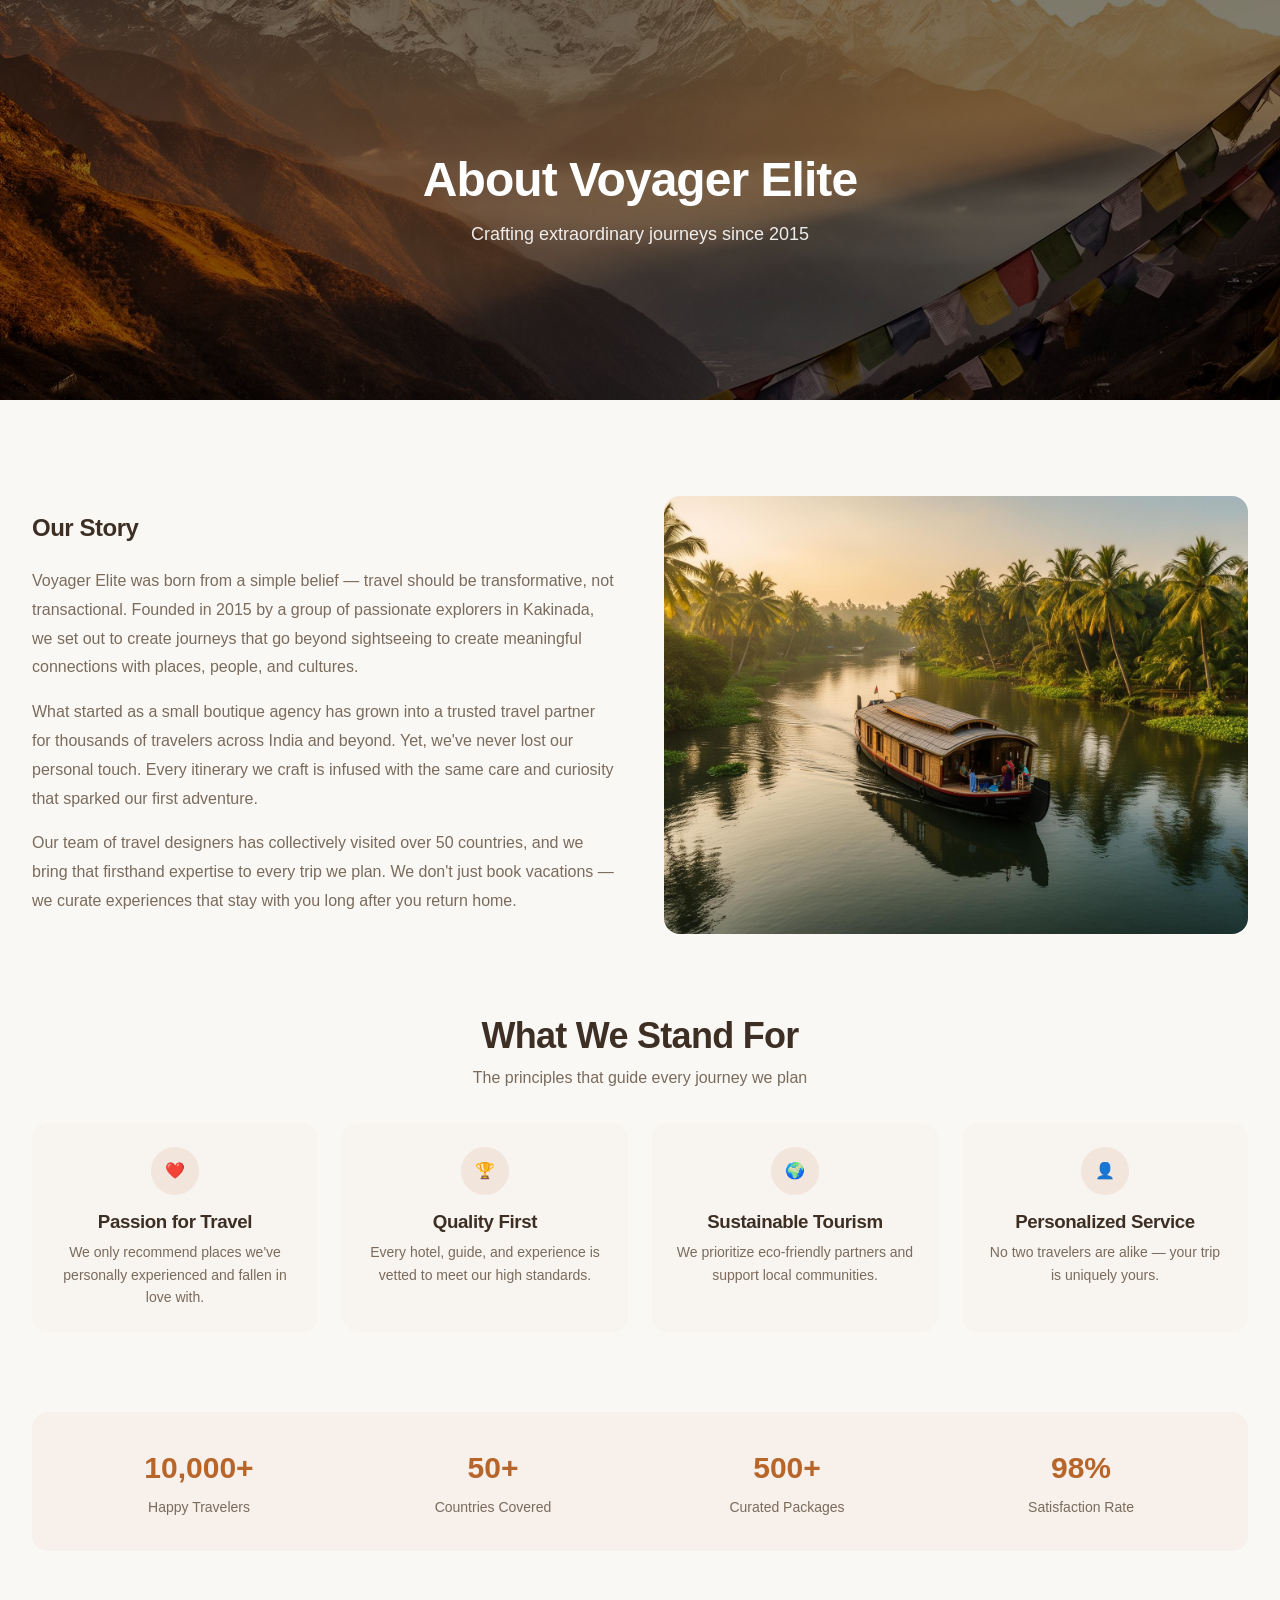
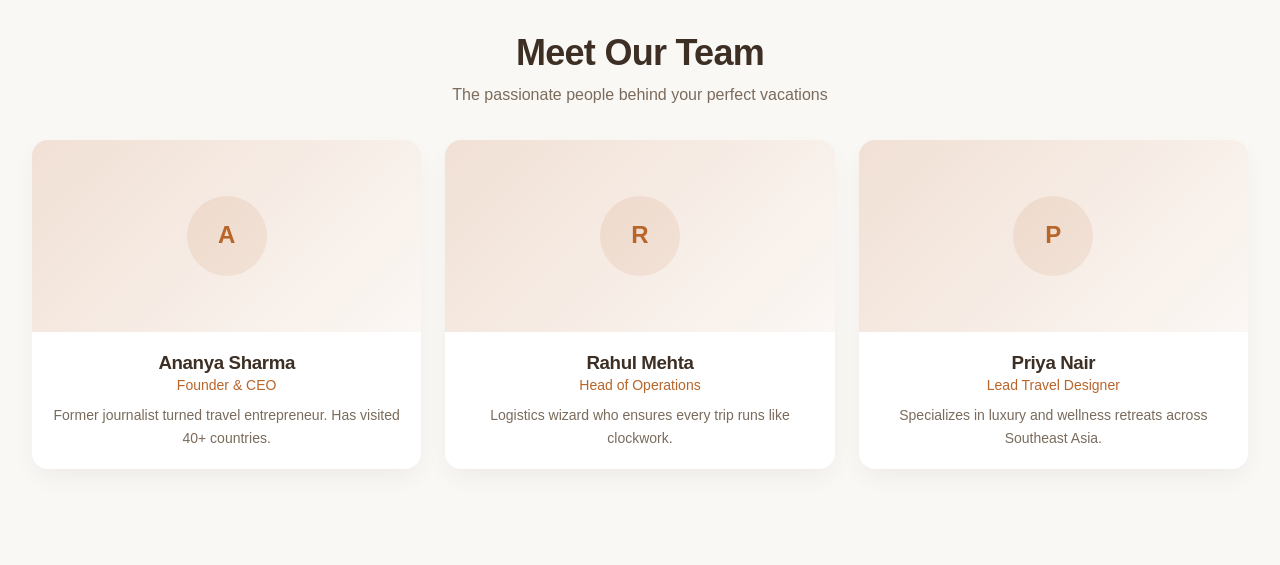
==== about/index.html @ 14561ff3 "Add files via upload" ====
<!DOCTYPE html>
<html lang="en">
<head>
  <meta charset="UTF-8">
  <meta name="viewport" content="width=device-width, initial-scale=1.0">
  <title>About Us — Voyager Elite Travel Agency</title>
  <meta name="description" content="Learn about Voyager Elite, our mission, values, and team since 2015.">
  <meta property="og:title" content="About Us — Voyager Elite Travel Agency">
  <script>
    // Inject stylesheet with a cache-busting query so updates to css/styles.css are fetched after deploy
    (function(){
      try {
        var v = Date.now();
        var link = document.createElement('link');
        link.rel = 'stylesheet';
        link.href = '../css/styles.css?v=' + v;
        document.head.appendChild(link);
      } catch(e) { console.error(e); }
    })();
  </script>
</head>
<body>
  <div id="site-header"></div>
  <main>
    <section class="page-hero">
      <img src="../images/hero-mountains.jpg" alt="About Voyager Elite">
      <div class="overlay"><h1>About Voyager Elite</h1><p>Crafting extraordinary journeys since 2015</p></div>
    </section>
    
    <section class="section">
      <div class="container">
        <div class="grid-2" style="align-items:center;gap:3rem">
          <div>
            <h2>Our Story</h2>
            <div class="space-y-4 mt-6 text-muted" style="line-height:1.8">
              <p>Voyager Elite was born from a simple belief — travel should be transformative, not transactional. Founded in 2015 by a group of passionate explorers in Kakinada, we set out to create journeys that go beyond sightseeing to create meaningful connections with places, people, and cultures.</p>
              <p>What started as a small boutique agency has grown into a trusted travel partner for thousands of travelers across India and beyond. Yet, we've never lost our personal touch. Every itinerary we craft is infused with the same care and curiosity that sparked our first adventure.</p>
              <p>Our team of travel designers has collectively visited over 50 countries, and we bring that firsthand expertise to every trip we plan. We don't just book vacations — we curate experiences that stay with you long after you return home.</p>
            </div>
          </div>
          <div style="border-radius:1rem;overflow:hidden"><img src="../images/hero-backwaters.jpg" alt="Our team exploring" style="aspect-ratio:4/3;object-fit:cover;width:100%"></div>
        </div>

        <div class="mt-8" style="margin-top:5rem">
          <div class="section-header center"><h2>What We Stand For</h2><p>The principles that guide every journey we plan</p></div>
          <div class="grid-4 mt-8">
            <div class="card card-flat" style="padding:1.5rem;text-align:center"><div style="width:3rem;height:3rem;border-radius:9999px;background:rgba(184,101,42,0.1);color:var(--primary);display:flex;align-items:center;justify-content:center;margin:0 auto">❤️</div><h3 class="mt-4">Passion for Travel</h3><p class="text-sm text-muted mt-2">We only recommend places we've personally experienced and fallen in love with.</p></div>
            <div class="card card-flat" style="padding:1.5rem;text-align:center"><div style="width:3rem;height:3rem;border-radius:9999px;background:rgba(184,101,42,0.1);color:var(--primary);display:flex;align-items:center;justify-content:center;margin:0 auto">🏆</div><h3 class="mt-4">Quality First</h3><p class="text-sm text-muted mt-2">Every hotel, guide, and experience is vetted to meet our high standards.</p></div>
            <div class="card card-flat" style="padding:1.5rem;text-align:center"><div style="width:3rem;height:3rem;border-radius:9999px;background:rgba(184,101,42,0.1);color:var(--primary);display:flex;align-items:center;justify-content:center;margin:0 auto">🌍</div><h3 class="mt-4">Sustainable Tourism</h3><p class="text-sm text-muted mt-2">We prioritize eco-friendly partners and support local communities.</p></div>
            <div class="card card-flat" style="padding:1.5rem;text-align:center"><div style="width:3rem;height:3rem;border-radius:9999px;background:rgba(184,101,42,0.1);color:var(--primary);display:flex;align-items:center;justify-content:center;margin:0 auto">👤</div><h3 class="mt-4">Personalized Service</h3><p class="text-sm text-muted mt-2">No two travelers are alike — your trip is uniquely yours.</p></div>
          </div>
        </div>

        <div class="stats-bar mt-8" style="margin-top:5rem">
          <div class="grid-4">
            <div><p class="stat-value">10,000+</p><p class="stat-label">Happy Travelers</p></div>
            <div><p class="stat-value">50+</p><p class="stat-label">Countries Covered</p></div>
            <div><p class="stat-value">500+</p><p class="stat-label">Curated Packages</p></div>
            <div><p class="stat-value">98%</p><p class="stat-label">Satisfaction Rate</p></div>
          </div>
        </div>

        <div style="margin-top:5rem">
          <div class="section-header center"><h2>Meet Our Team</h2><p>The passionate people behind your perfect vacations</p></div>
          <div class="grid-3 mt-8">
            <div class="card"><div style="height:12rem;background:linear-gradient(135deg,rgba(184,101,42,0.2),rgba(184,101,42,0.05));display:flex;align-items:center;justify-content:center"><div class="avatar" style="width:5rem;height:5rem;font-size:1.5rem">A</div></div><div class="card-body text-center"><h3>Ananya Sharma</h3><p class="text-sm" style="color:var(--primary);font-weight:500">Founder & CEO</p><p class="text-sm text-muted mt-2">Former journalist turned travel entrepreneur. Has visited 40+ countries.</p></div></div>
            <div class="card"><div style="height:12rem;background:linear-gradient(135deg,rgba(184,101,42,0.2),rgba(184,101,42,0.05));display:flex;align-items:center;justify-content:center"><div class="avatar" style="width:5rem;height:5rem;font-size:1.5rem">R</div></div><div class="card-body text-center"><h3>Rahul Mehta</h3><p class="text-sm" style="color:var(--primary);font-weight:500">Head of Operations</p><p class="text-sm text-muted mt-2">Logistics wizard who ensures every trip runs like clockwork.</p></div></div>
            <div class="card"><div style="height:12rem;background:linear-gradient(135deg,rgba(184,101,42,0.2),rgba(184,101,42,0.05));display:flex;align-items:center;justify-content:center"><div class="avatar" style="width:5rem;height:5rem;font-size:1.5rem">P</div></div><div class="card-body text-center"><h3>Priya Nair</h3><p class="text-sm" style="color:var(--primary);font-weight:500">Lead Travel Designer</p><p class="text-sm text-muted mt-2">Specializes in luxury and wellness retreats across Southeast Asia.</p></div></div>
          </div>
        </div>
      </div>
    </section>
  </main>
  <div id="site-footer"></div>

  <!-- Scripts are injected with a cache-busting query so updates to js/*.js (e.g. config.js) are fetched immediately after deploy -->
  <script>
    (function(){
      var v = Date.now();
      var files = ['js/config.js','js/data.js','js/layout.js','js/forms.js','js/app.js'];
      function loadNext(i){
        if(i>=files.length){
          if(window.VE && typeof VE.initLayout === 'function'){
            try{ VE.initLayout('about'); }catch(e){console.error(e);} 
          }
          return;
        }
        var s = document.createElement('script');
        s.src = files[i] + '?v=' + v;
        s.async = false;
        s.onload = function(){ loadNext(i+1); };
        s.onerror = function(){ console.error('Failed to load', files[i]); loadNext(i+1); };
        document.body.appendChild(s);
      }
      loadNext(0);
    })();
  </script>

  <div id="toast"></div>
</body>
</html>
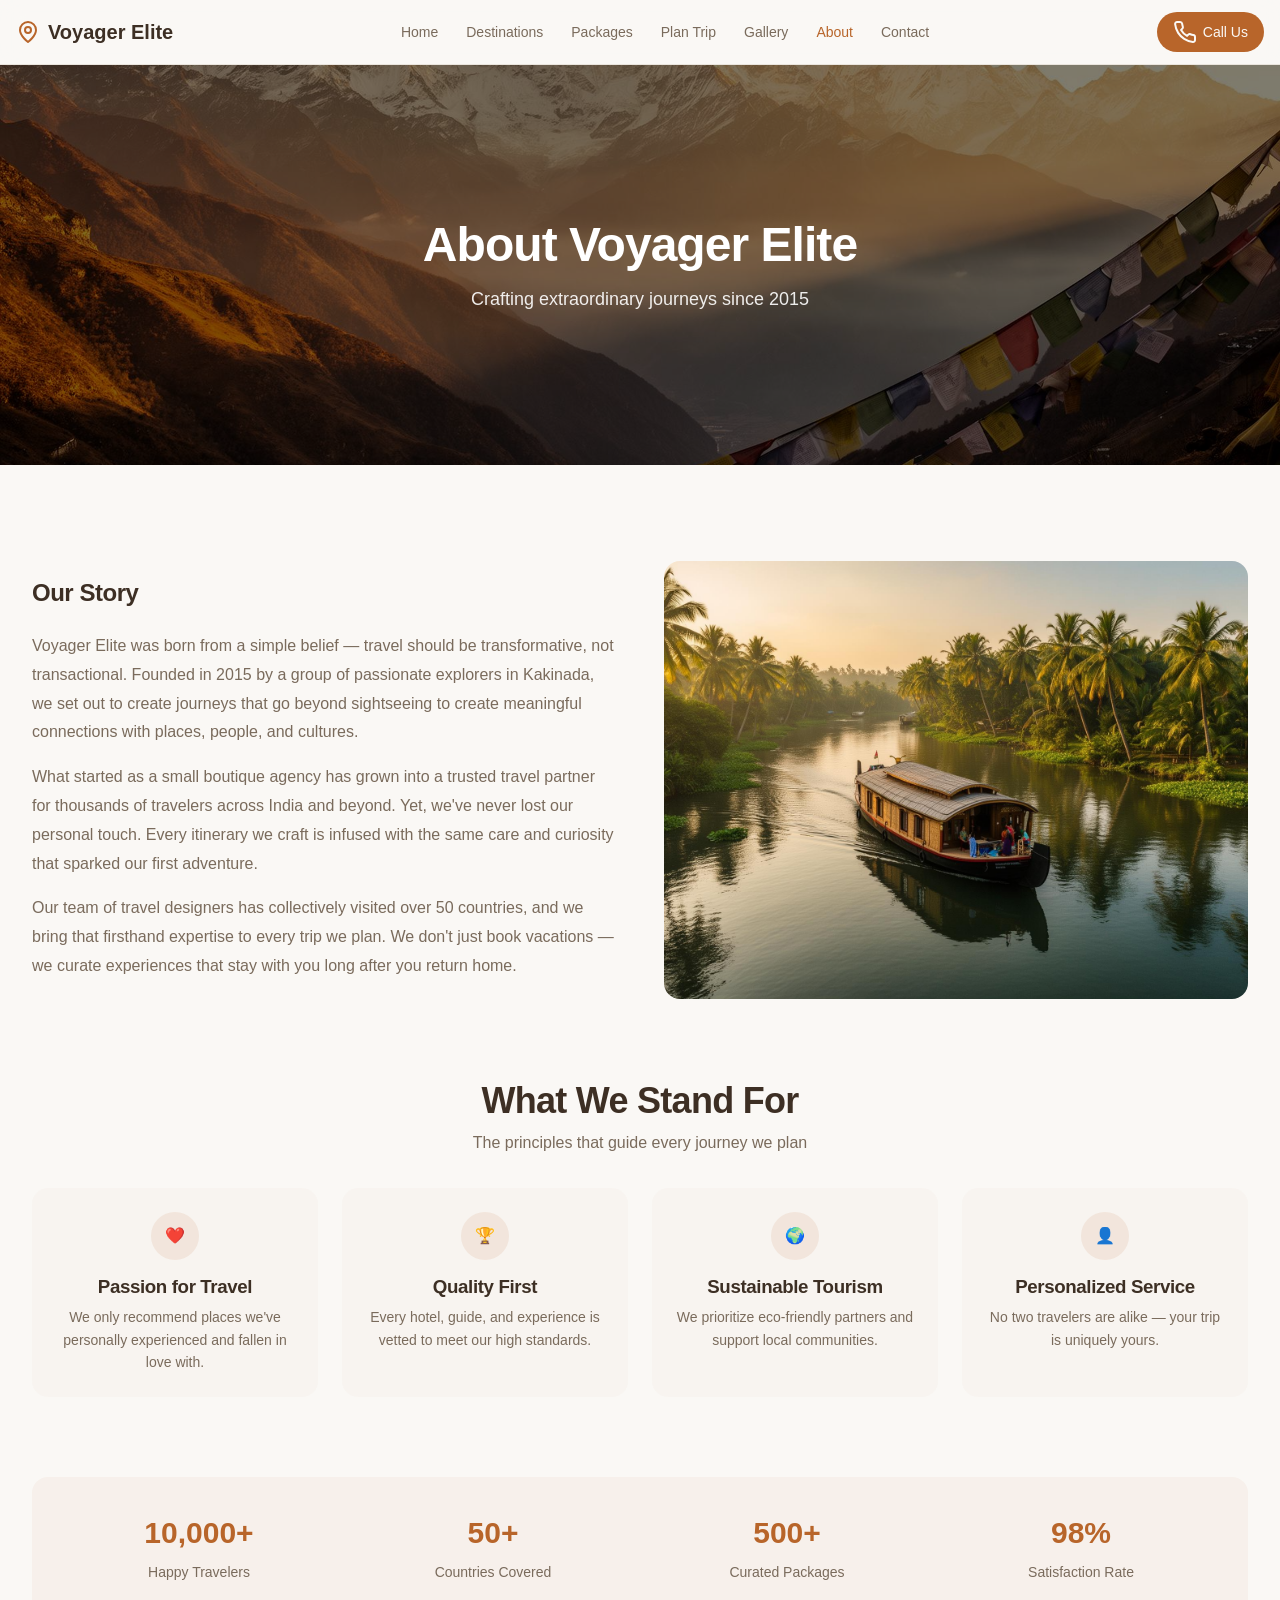
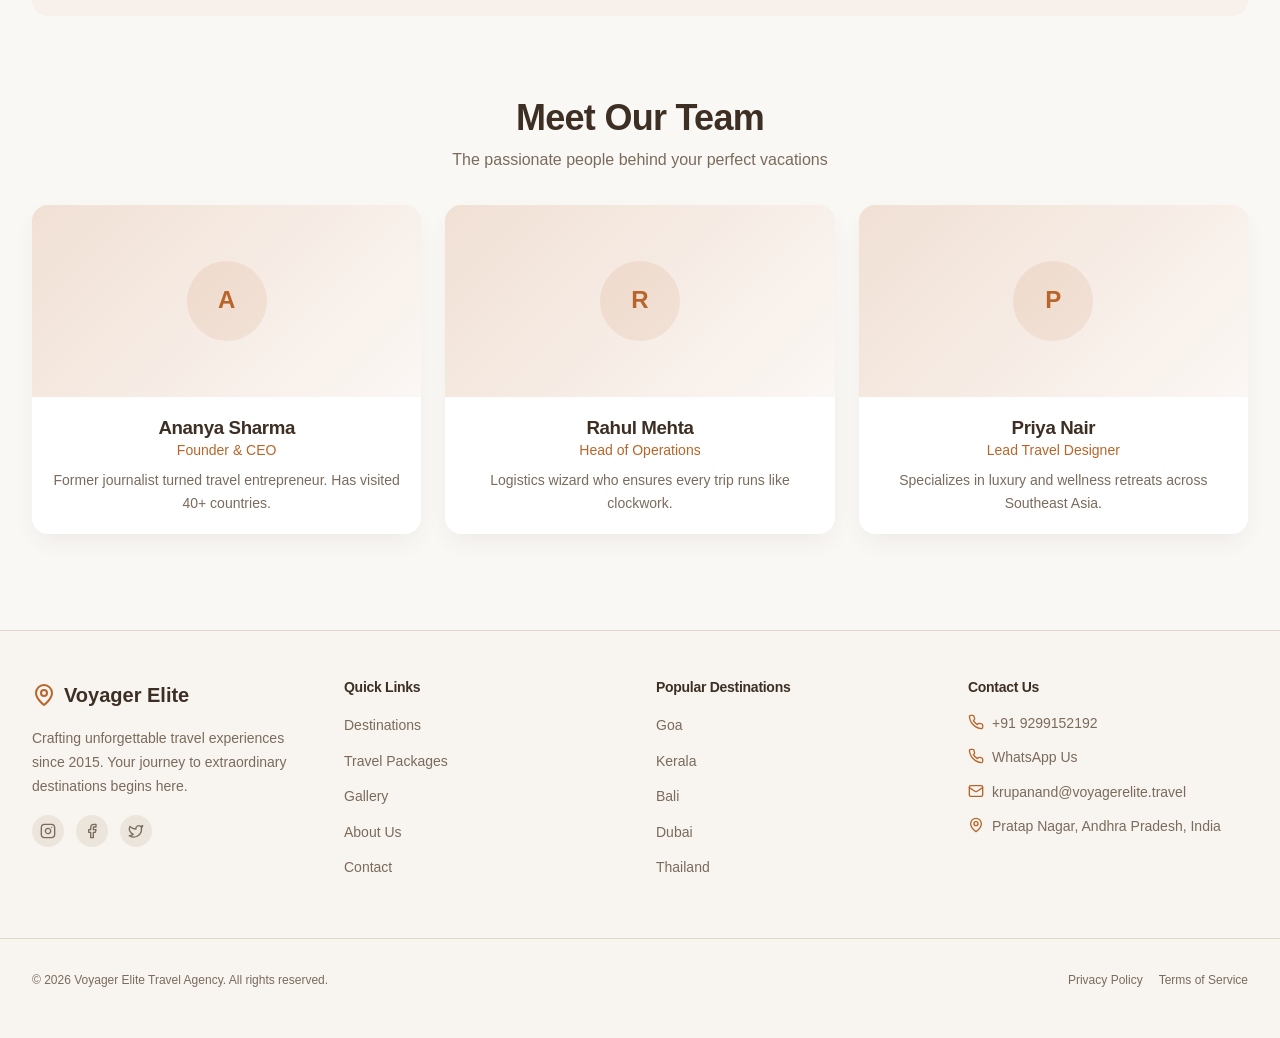
==== commit a4d83b4f: "Add files via upload" ====
--- a/about/index.html
+++ b/about/index.html
@@ -77,7 +77,7 @@
   <script>
     (function(){
       var v = Date.now();
-      var files = ['js/config.js','js/data.js','js/layout.js','js/forms.js','js/app.js'];
+      var files = ['../js/config.js','../js/data.js','../js/layout.js','../js/forms.js','../js/app.js'];
       function loadNext(i){
         if(i>=files.length){
           if(window.VE && typeof VE.initLayout === 'function'){
